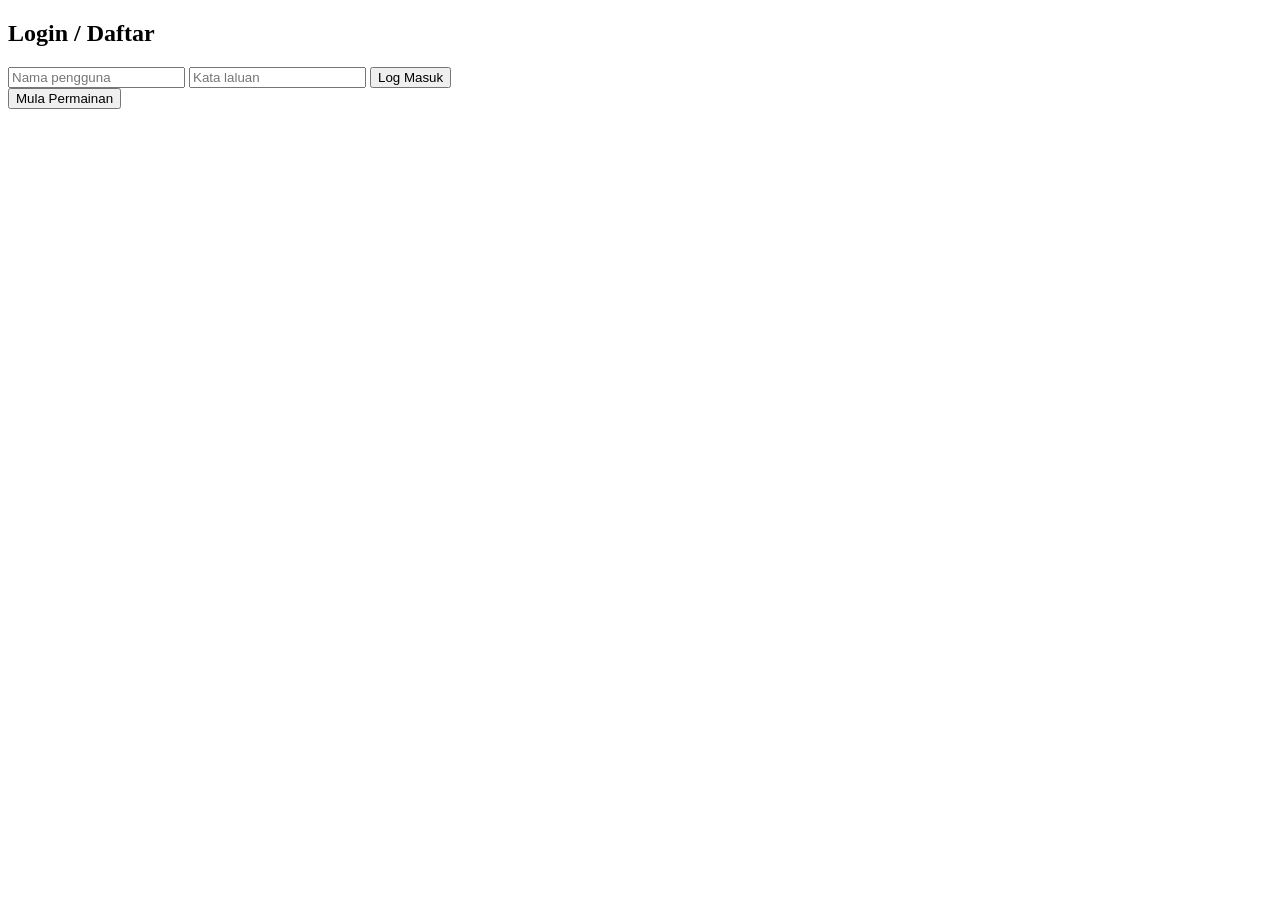
==== index.html @ 94a33a03 "Add login form and game start button in index.html" ====
<!DOCTYPE html>
<html>
<head>
  <title>Login Arnab Game</title>
  <link rel="stylesheet" href="style.css">
</head>
<body>
  <h2>Login / Daftar</h2>
  <form id="loginForm" onsubmit="savePlayer(event)">
    <input type="text" id="username" placeholder="Nama pengguna" required>
    <input type="password" id="password" placeholder="Kata laluan" required>
    <button type="submit">Log Masuk</button>
  </form>
  <button onclick="window.location.href='game.html'">Mula Permainan</button>

  <script>
    function savePlayer(event) {
      event.preventDefault();
      let name = document.getElementById("username").value;
      localStorage.setItem("currentPlayer", name);
      alert("Selamat datang, " + name + "!");
    }
  </script>
</body>
</html>
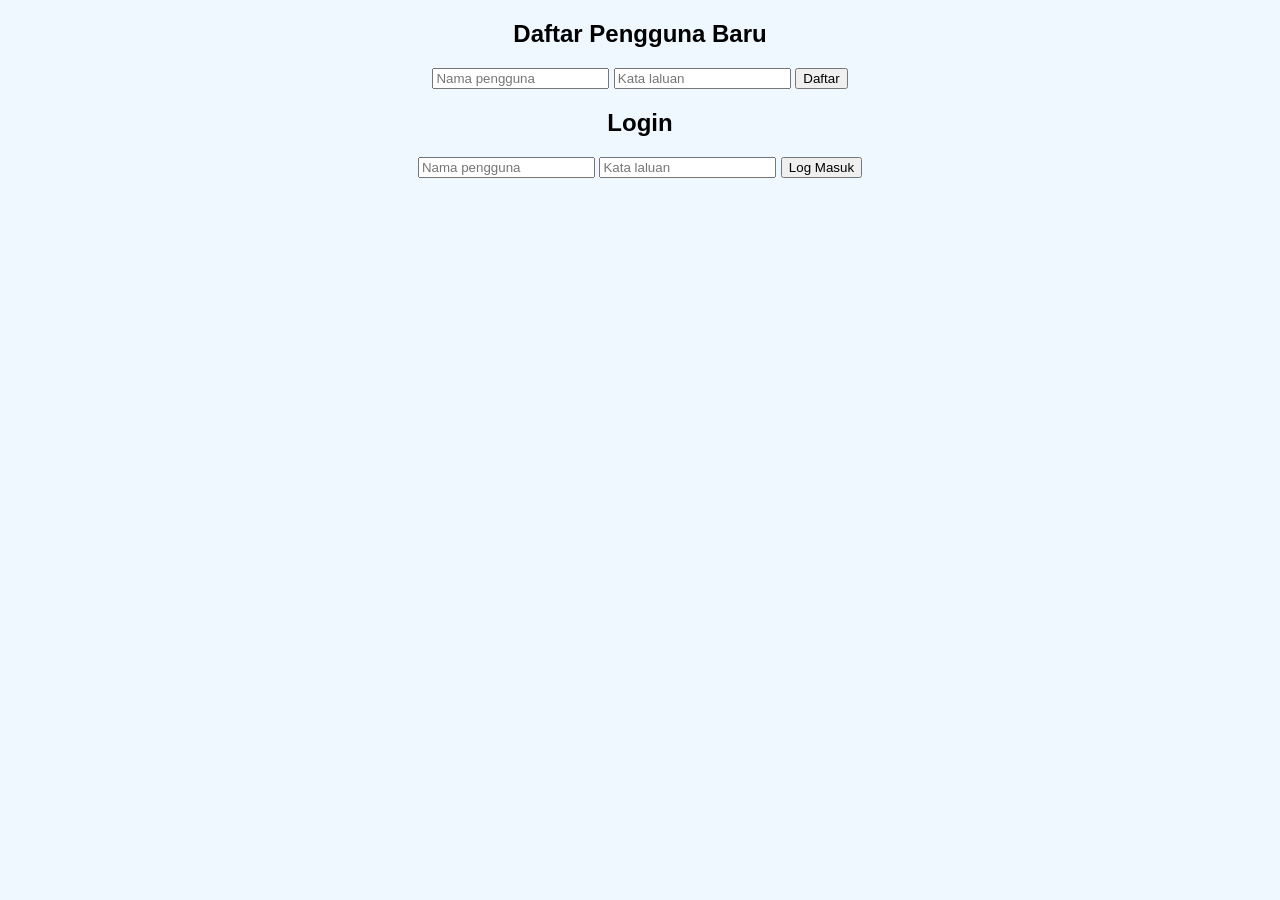
==== commit f6f38d48: "Update index.html" ====
--- a/index.html
+++ b/index.html
@@ -1,24 +1,55 @@
 <!DOCTYPE html>
 <html>
 <head>
-  <title>Login Arnab Game</title>
+  <title>Arnab Game - Register & Login</title>
   <link rel="stylesheet" href="style.css">
 </head>
 <body>
-  <h2>Login / Daftar</h2>
-  <form id="loginForm" onsubmit="savePlayer(event)">
-    <input type="text" id="username" placeholder="Nama pengguna" required>
-    <input type="password" id="password" placeholder="Kata laluan" required>
+  <h2>Daftar Pengguna Baru</h2>
+  <form id="registerForm" onsubmit="registerUser(event)">
+    <input type="text" id="regUsername" placeholder="Nama pengguna" required>
+    <input type="password" id="regPassword" placeholder="Kata laluan" required>
+    <button type="submit">Daftar</button>
+  </form>
+
+  <h2>Login</h2>
+  <form id="loginForm" onsubmit="loginUser(event)">
+    <input type="text" id="loginUsername" placeholder="Nama pengguna" required>
+    <input type="password" id="loginPassword" placeholder="Kata laluan" required>
     <button type="submit">Log Masuk</button>
   </form>
-  <button onclick="window.location.href='game.html'">Mula Permainan</button>
 
   <script>
-    function savePlayer(event) {
+    // Simpan pengguna dalam localStorage
+    function registerUser(event) {
       event.preventDefault();
-      let name = document.getElementById("username").value;
-      localStorage.setItem("currentPlayer", name);
-      alert("Selamat datang, " + name + "!");
+      let username = document.getElementById("regUsername").value;
+      let password = document.getElementById("regPassword").value;
+
+      // Simpan data pengguna
+      let users = JSON.parse(localStorage.getItem("users")) || {};
+      if (users[username]) {
+        alert("Nama pengguna sudah wujud. Sila pilih nama lain.");
+      } else {
+        users[username] = password;
+        localStorage.setItem("users", JSON.stringify(users));
+        alert("Pendaftaran berjaya! Sila log masuk.");
+      }
+    }
+
+    function loginUser(event) {
+      event.preventDefault();
+      let username = document.getElementById("loginUsername").value;
+      let password = document.getElementById("loginPassword").value;
+
+      let users = JSON.parse(localStorage.getItem("users")) || {};
+      if (users[username] && users[username] === password) {
+        localStorage.setItem("currentPlayer", username);
+        alert("Selamat datang, " + username + "!");
+        window.location.href = "game.html"; // pergi ke game page
+      } else {
+        alert("Login gagal. Sila daftar dahulu atau semak kata laluan.");
+      }
     }
   </script>
 </body>
--- a/style.css
+++ b/style.css
@@ -0,0 +1,27 @@
+body {
+  font-family: poppins, sans-serif;
+  text-align: center;
+  background: #f0f8ff;
+}
+
+.rabbit {
+  width: 50px;
+  margin: 5px;
+}
+
+#message {
+  font-size: 18px;
+  font-weight: bold;
+  margin-top: 10px;
+}
+
+table {
+  margin: 20px auto;
+  border-collapse: collapse;
+  width: 60%;
+}
+
+th, td {
+  border: 1px solid #333;
+  padding: 8px;
+}
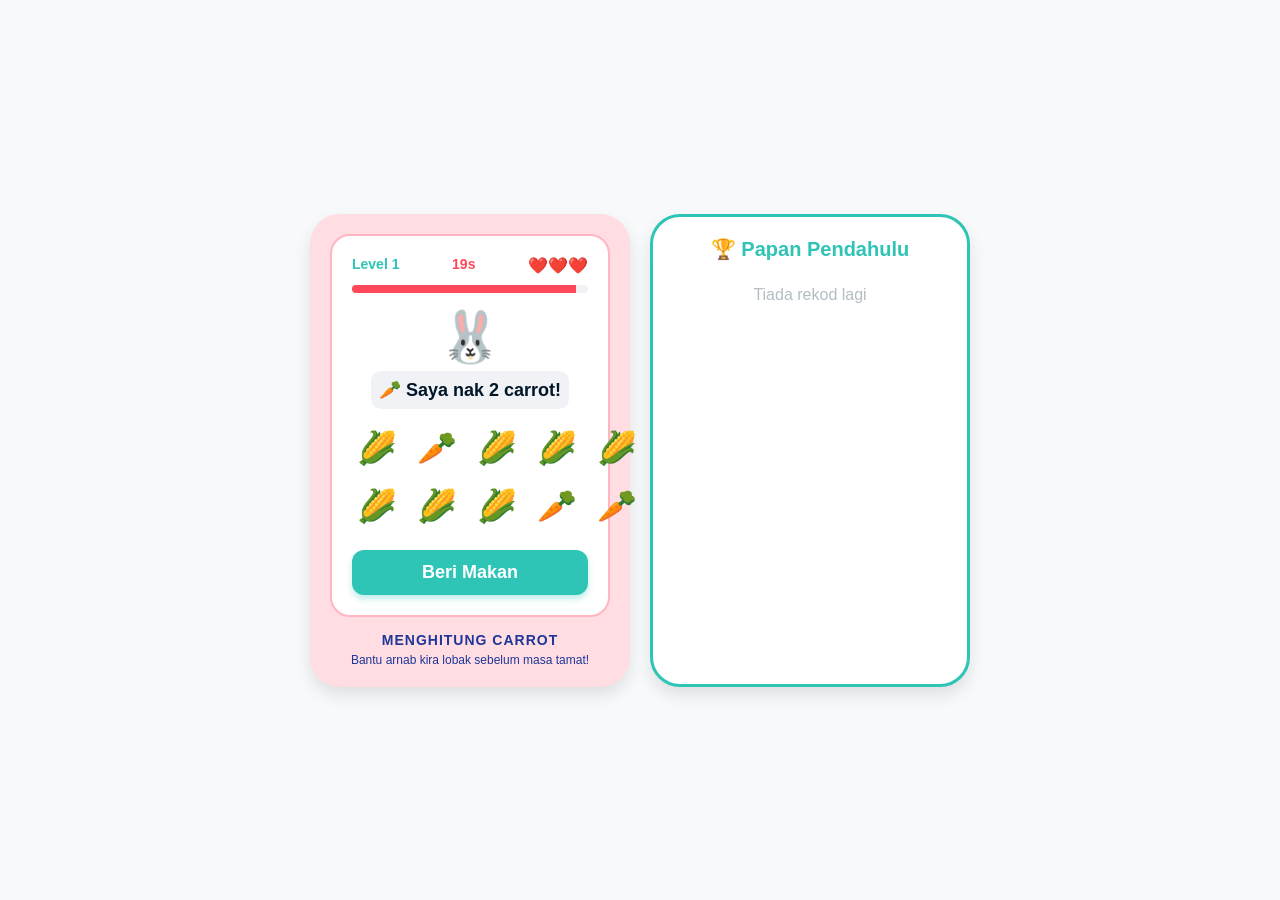
==== commit b1a6d487: "Update index.html" ====
--- a/index.html
+++ b/index.html
@@ -1,56 +1,435 @@
 <!DOCTYPE html>
-<html>
+<html lang="ms">
 <head>
-  <title>Arnab Game - Register & Login</title>
-  <link rel="stylesheet" href="style.css">
+    <meta charset="UTF-8">
+    <meta name="viewport" content="width=device-width, initial-scale=1.0">
+    <title>Permainan Mengira Arnab - Pro Edition</title>
+    <style>
+        body {
+            font-family: 'Arial', sans-serif;
+            background-color: #f7f9fa;
+            display: flex;
+            justify-content: center;
+            align-items: center;
+            min-height: 100vh;
+            margin: 0;
+            user-select: none;
+            flex-direction: column;
+            gap: 20px;
+            padding: 20px;
+            box-sizing: border-box;
+        }
+
+        /* Bekas Utama */
+        .main-wrapper {
+            display: flex;
+            gap: 20px;
+            flex-wrap: wrap;
+            justify-content: center;
+        }
+
+        /* Antaramuka Utama (Bingkai Merah Jambu) */
+        .game-container {
+            width: 320px;
+            background-color: #ffdde2;
+            border-radius: 30px;
+            padding: 20px;
+            box-shadow: 0 8px 16px rgba(0,0,0,0.1);
+            text-align: center;
+            box-sizing: border-box;
+        }
+
+        /* Kad Putih Dalaman */
+        .game-card {
+            background-color: #ffffff;
+            border-radius: 20px;
+            padding: 20px;
+            border: 2px solid #ffb6c1;
+            position: relative;
+        }
+
+        .header-info {
+            display: flex;
+            justify-content: space-between;
+            color: #2ec4b6;
+            font-weight: bold;
+            font-size: 14px;
+            margin-bottom: 10px;
+        }
+
+        .lives {
+            color: #ff4757;
+            font-size: 16px;
+        }
+
+        .timer-bar {
+            width: 100%;
+            background-color: #f1f2f6;
+            height: 8px;
+            border-radius: 4px;
+            margin-bottom: 15px;
+            overflow: hidden;
+        }
+
+        .timer-progress {
+            width: 100%;
+            height: 100%;
+            background-color: #ff4757;
+            transition: width 1s linear;
+        }
+
+        .arnab-section {
+            font-size: 50px;
+            margin: 5px 0;
+        }
+
+        .bubble-text {
+            color: #011627;
+            font-size: 18px;
+            font-weight: bold;
+            margin-bottom: 15px;
+            background-color: #f1f2f6;
+            padding: 8px;
+            border-radius: 10px;
+            display: inline-block;
+        }
+
+        /* Grid untuk Sayur-sayuran */
+        .item-grid {
+            display: grid;
+            grid-template-columns: repeat(5, 1fr);
+            gap: 10px;
+            margin-bottom: 20px;
+            min-height: 100px;
+        }
+
+        .item {
+            font-size: 32px;
+            cursor: pointer;
+            padding: 5px;
+            border-radius: 8px;
+            transition: transform 0.1s, background-color 0.2s;
+        }
+
+        .item:hover {
+            transform: scale(1.1);
+        }
+
+        .item.selected {
+            background-color: #ff9f43;
+            box-shadow: 0 0 5px rgba(255, 159, 67, 0.5);
+        }
+
+        /* Butang Beri Makan */
+        .btn-feed {
+            background-color: #2ec4b6;
+            color: white;
+            border: none;
+            border-radius: 12px;
+            padding: 12px 0;
+            width: 100%;
+            font-size: 18px;
+            font-weight: bold;
+            cursor: pointer;
+            box-shadow: 0 4px 6px rgba(46, 196, 182, 0.3);
+        }
+
+        .btn-feed:disabled {
+            background-color: #b2bec3;
+            cursor: not-allowed;
+            box-shadow: none;
+        }
+
+        /* Bahagian Teks Bawah */
+        .instruction-section {
+            margin-top: 15px;
+            color: #1e3799;
+        }
+
+        .instruction-title {
+            font-size: 14px;
+            font-weight: bold;
+            letter-spacing: 1px;
+            margin-bottom: 5px;
+        }
+
+        .instruction-desc {
+            font-size: 12px;
+            font-weight: 500;
+            margin: 0;
+        }
+
+        /* Papan Pendahulu (Leaderboard) */
+        .leaderboard-container {
+            width: 320px;
+            background-color: #ffffff;
+            border-radius: 30px;
+            padding: 20px;
+            border: 3px solid #2ec4b6;
+            box-shadow: 0 8px 16px rgba(0,0,0,0.1);
+            box-sizing: border-box;
+        }
+
+        .leaderboard-title {
+            color: #2ec4b6;
+            font-size: 20px;
+            font-weight: bold;
+            margin-top: 0;
+            margin-bottom: 15px;
+            text-align: center;
+        }
+
+        .leaderboard-list {
+            list-style: none;
+            padding: 0;
+            margin: 0;
+        }
+
+        .leaderboard-item {
+            display: flex;
+            justify-content: space-between;
+            padding: 10px;
+            border-bottom: 1px solid #f1f2f6;
+            font-size: 14px;
+        }
+
+        .leaderboard-item:last-child {
+            border-bottom: none;
+        }
+
+        .rank {
+            font-weight: bold;
+            color: #ff9f43;
+            margin-right: 10px;
+        }
+    </style>
 </head>
 <body>
-  <h2>Daftar Pengguna Baru</h2>
-  <form id="registerForm" onsubmit="registerUser(event)">
-    <input type="text" id="regUsername" placeholder="Nama pengguna" required>
-    <input type="password" id="regPassword" placeholder="Kata laluan" required>
-    <button type="submit">Daftar</button>
-  </form>
-
-  <h2>Login</h2>
-  <form id="loginForm" onsubmit="loginUser(event)">
-    <input type="text" id="loginUsername" placeholder="Nama pengguna" required>
-    <input type="password" id="loginPassword" placeholder="Kata laluan" required>
-    <button type="submit">Log Masuk</button>
-  </form>
-
-  <script>
-    // Simpan pengguna dalam localStorage
-    function registerUser(event) {
-      event.preventDefault();
-      let username = document.getElementById("regUsername").value;
-      let password = document.getElementById("regPassword").value;
-
-      // Simpan data pengguna
-      let users = JSON.parse(localStorage.getItem("users")) || {};
-      if (users[username]) {
-        alert("Nama pengguna sudah wujud. Sila pilih nama lain.");
-      } else {
-        users[username] = password;
-        localStorage.setItem("users", JSON.stringify(users));
-        alert("Pendaftaran berjaya! Sila log masuk.");
-      }
-    }
-
-    function loginUser(event) {
-      event.preventDefault();
-      let username = document.getElementById("loginUsername").value;
-      let password = document.getElementById("loginPassword").value;
-
-      let users = JSON.parse(localStorage.getItem("users")) || {};
-      if (users[username] && users[username] === password) {
-        localStorage.setItem("currentPlayer", username);
-        alert("Selamat datang, " + username + "!");
-        window.location.href = "game.html"; // pergi ke game page
-      } else {
-        alert("Login gagal. Sila daftar dahulu atau semak kata laluan.");
-      }
-    }
-  </script>
-</body>
-</html>
+
+<div class="main-wrapper">
+    <!-- BLOK PERMAINAN -->
+    <div class="game-container">
+        <div class="game-card">
+            <div class="header-info">
+                <span id="level-display">Level 1</span>
+                <span id="timer-text" style="color: #ff4757;">20s</span>
+                <span class="lives" id="lives-display">❤️❤️❤️</span>
+            </div>
+
+            <div class="timer-bar">
+                <div class="timer-progress" id="timer-progress"></div>
+            </div>
+
+            <div class="arnab-section" id="arnab">🐰</div>
+            <div class="bubble-text" id="target-text">🥕 Saya nak ...</div>
+
+            <div class="item-grid" id="grid"></div>
+
+            <button class="btn-feed" id="feed-button" onclick="checkAnswer()">Beri Makan</button>
+        </div>
+
+        <div class="instruction-section">
+            <div class="instruction-title">MENGHITUNG CARROT</div>
+            <p class="instruction-desc">Bantu arnab kira lobak sebelum masa tamat!</p>
+        </div>
+    </div>
+
+    <!-- BLOK LEADERSHIP BOARD -->
+    <div class="leaderboard-container">
+        <h3 class="leaderboard-title">🏆 Papan Pendahulu</h3>
+        <ul class="leaderboard-list" id="leaderboard-list">
+            <!-- Data dimasukkan oleh JS -->
+        </ul>
+    </div>
+</div>
+
+<script>
+    let currentLevel = 1;
+    let targetCarrots = 0;
+    let lives = 3;
+    let timeLeft = 20;
+    let timerInterval = null;
+    let gameActive = true;
+
+    // Fungsi mulakan tahap baru
+    function generateLevel() {
+        if (!gameActive) return;
+
+        // Reset Pemasa
+        clearInterval(timerInterval);
+        timeLeft = 20;
+        updateTimerBar();
+
+        document.getElementById('level-display').innerText = `Level ${currentLevel}`;
+        document.getElementById('arnab').innerText = "🐰";
+        document.getElementById('feed-button').disabled = false;
+
+        // Jana item rawak
+        const totalSlots = 10;
+        const totalCarrotsAvailable = Math.floor(Math.random() * 5) + 2; 
+        const totalCornsAvailable = totalSlots - totalCarrotsAvailable;
+
+        targetCarrots = Math.floor(Math.random() * totalCarrotsAvailable) + 1;
+        document.getElementById('target-text').innerText = `🥕 Saya nak ${targetCarrots} carrot!`;
+
+        let itemsArray = [];
+        for (let i = 0; i < totalCarrotsAvailable; i++) itemsArray.push({ type: 'carrot', icon: '🥕' });
+        for (let i = 0; i < totalCornsAvailable; i++) itemsArray.push({ type: 'corn', icon: '🌽' });
+
+        itemsArray.sort(() => Math.random() - 0.5);
+
+        const grid = document.getElementById('grid');
+        grid.innerHTML = '';
+
+        itemsArray.forEach(item => {
+            const div = document.createElement('div');
+            div.className = 'item';
+            div.setAttribute('data-type', item.type);
+            div.innerText = item.icon;
+            div.onclick = function() { if(gameActive) toggleItem(this); };
+            grid.appendChild(div);
+        });
+
+        // Mulakan kiraan pemasa semula
+        startTimer();
+    }
+
+    function toggleItem(element) {
+        element.classList.toggle('selected');
+    }
+
+    // Logik Fungsi Pemasa
+    function startTimer() {
+        timerInterval = setInterval(() => {
+            timeLeft--;
+            updateTimerBar();
+
+            if (timeLeft <= 0) {
+                clearInterval(timerInterval);
+                document.getElementById('arnab').innerText = "⏰";
+                deductLife("Masa tamat! ⏰");
+            }
+        }, 1000);
+    }
+
+    function updateTimerBar() {
+        document.getElementById('timer-text').innerText = `${timeLeft}s`;
+        const percentage = (timeLeft / 20) * 100;
+        document.getElementById('timer-progress').style.width = `${percentage}%`;
+    }
+
+    // Menguruskan kehilangan nyawa
+    function deductLife(reasonMessage) {
+        lives--;
+        updateLivesDisplay();
+
+        if (lives <= 0) {
+            gameOver();
+        } else {
+            alert(`${reasonMessage}\nNyawa berkurang! Baki nyawa: ${lives}`);
+            generateLevel();
+        }
+    }
+
+    function updateLivesDisplay() {
+        let heartString = "";
+        for(let i=0; i<3; i++) {
+            heartString += (i < lives) ? "❤️" : "🖤";
+        }
+        document.getElementById('lives-display').innerText = heartString;
+    }
+
+    // Fungsi semak jawapan
+    function checkAnswer() {
+        if (!gameActive) return;
+        clearInterval(timerInterval);
+
+        const selectedItems = document.querySelectorAll('.item.selected');
+        let carrotCount = 0;
+        let wrongItemSelect = false;
+
+        selectedItems.forEach(item => {
+            if (item.getAttribute('data-type') === 'carrot') {
+                carrotCount++;
+            } else {
+                wrongItemSelect = true;
+            }
+        });
+
+ if (wrongItemSelect) {
+            document.getElementById('arnab').innerText = "🤢";
+            setTimeout(() => { deductLife("Alamak! Tersalah pilih jagung. 🌽❌"); }, 100);
+        } else if (carrotCount === targetCarrots) {
+            document.getElementById('arnab').innerText = "🥳";
+            setTimeout(() => {
+                alert("Tahniah! 🎉 Sedia untuk Level seterusnya!");
+                currentLevel++;
+                generateLevel();
+            }, 100);
+        } else {
+            document.getElementById('arnab').innerText = "😢";
+            setTimeout(() => { deductLife(`Salah bilangan! Arnab mahukan ${targetCarrots}.`); }, 100);
+        }
+    }
+
+    // Tamat Permainan & Simpan Rekod Skor
+    function gameOver() {
+        gameActive = false;
+        clearInterval(timerInterval);
+        document.getElementById('feed-button').disabled = true;
+        document.getElementById('arnab').innerText = "🪦";
+        
+        const finalScore = currentLevel - 1;
+        alert(`GAME OVER! 😭\nAnda berjaya melepasi ${finalScore} tahap.`);
+
+        const playerName = prompt("Masukkan nama anda untuk papan pendahulu:") || "Pemain Misteri";
+        saveLeaderboard(playerName, finalScore);
+        displayLeaderboard();
+
+        // Butang main semula
+        if (confirm("Mahu main semula?")) {
+            currentLevel = 1;
+            lives = 3;
+            gameActive = true;
+            updateLivesDisplay();
+            generateLevel();
+        }
+    }
+
+    // Menguruskan simpanan LocalStorage untuk Leaderboard
+    function saveLeaderboard(name, score) {
+        let scores = JSON.parse(localStorage.getItem('rabbit_scores')) || [];
+        scores.push({ name: name, score: score, date: new Date().toLocaleDateString() });
+        
+        // Susun skor dari paling tinggi ke rendah, hadkan top 5 sahaja
+        scores.sort((a, b) => b.score - a.score);
+        scores = scores.slice(0, 5);
+        
+        localStorage.setItem('rabbit_scores', JSON.stringify(scores));
+    }
+
+    function displayLeaderboard() {
+        const scores = JSON.parse(localStorage.getItem('rabbit_scores')) || [];
+        const listContainer = document.getElementById('leaderboard-list');
+        listContainer.innerHTML = '';
+
+        if (scores.length === 0) {
+            listContainer.innerHTML = '<li style="text-align:center; color:#b2bec3; padding:10px;">Tiada rekod lagi</li>';
+            return;
+        }
+
+        scores.forEach((entry, index) => {
+            const li = document.createElement('li');
+            li.className = 'leaderboard-item';
+            li.innerHTML = `
+                <div><span class="rank">#${index + 1}</span>${entry.name}</div>
+                <strong>Lv. ${entry.score}</strong>
+            `;
+            listContainer.appendChild(li);
+        });
+    }
+
+    // Jalankan komponen permulaan semasa skrip dimuatkan
+    displayLeaderboard();
+    generateLevel();
+</script>
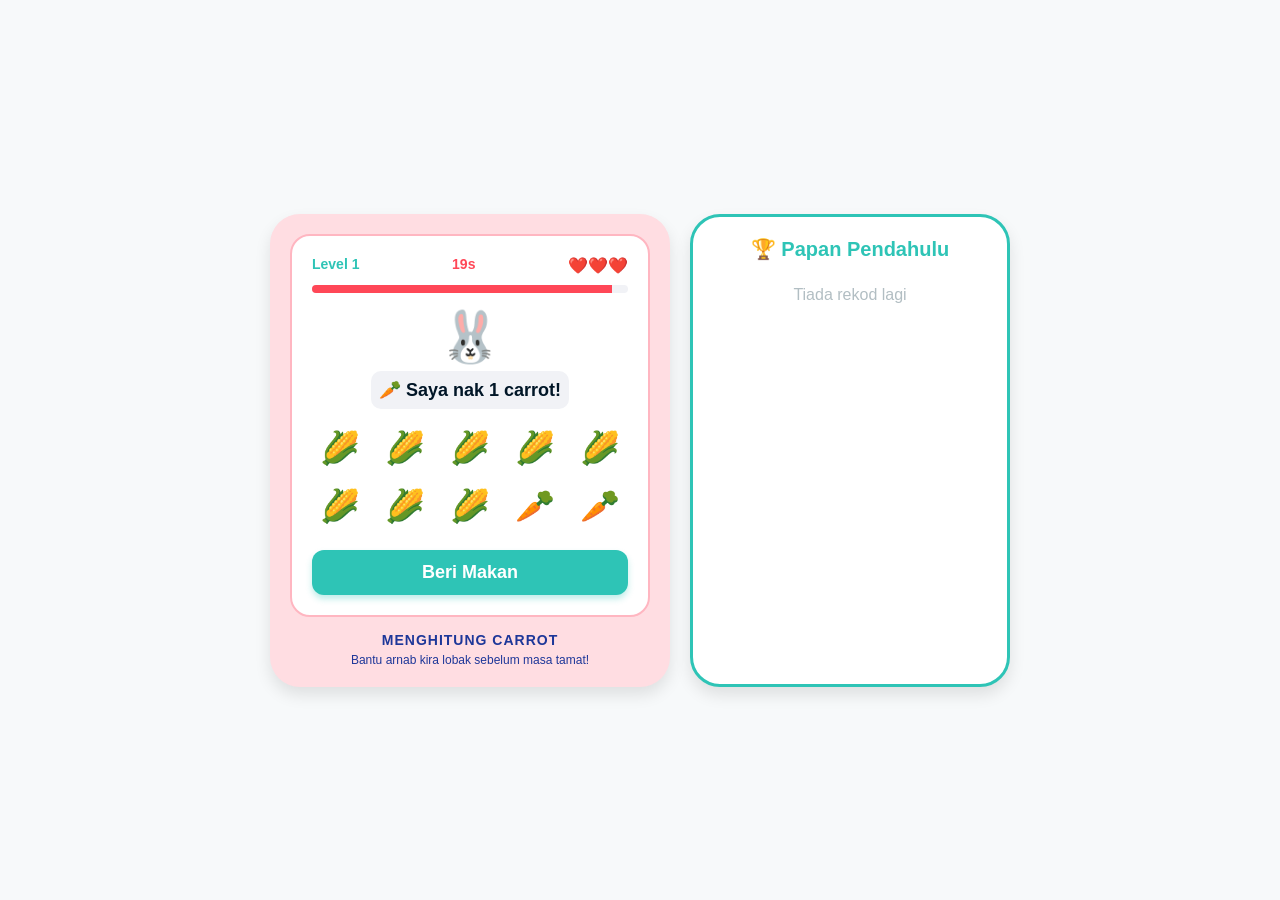
==== commit 46a1f894: "Update game title and styles in index.html" ====
--- a/index.html
+++ b/index.html
@@ -3,10 +3,10 @@
 <head>
     <meta charset="UTF-8">
     <meta name="viewport" content="width=device-width, initial-scale=1.0">
-    <title>Permainan Mengira Arnab - Pro Edition</title>
+    <title>Permainan Mengira Lobak</title>
     <style>
         body {
-            font-family: 'Arial', sans-serif;
+            font-family: 'poppins', sans-serif;
             background-color: #f7f9fa;
             display: flex;
             justify-content: center;
@@ -30,7 +30,7 @@
 
         /* Antaramuka Utama (Bingkai Merah Jambu) */
         .game-container {
-            width: 320px;
+            width: 400px;
             background-color: #ffdde2;
             border-radius: 30px;
             padding: 20px;
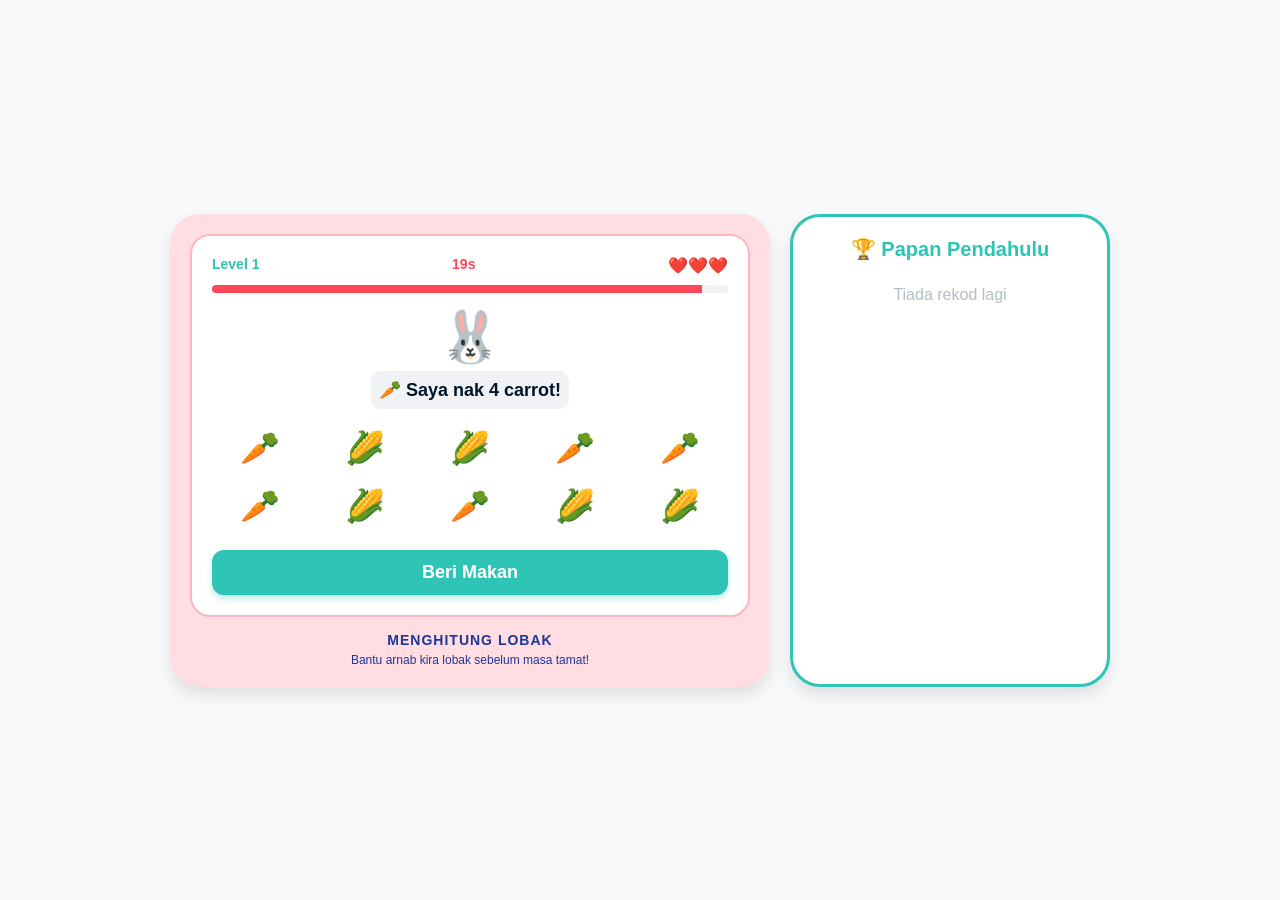
==== commit f18e97be: "Update index.html" ====
--- a/index.html
+++ b/index.html
@@ -30,7 +30,7 @@
 
         /* Antaramuka Utama (Bingkai Merah Jambu) */
         .game-container {
-            width: 400px;
+            width: 600px;
             background-color: #ffdde2;
             border-radius: 30px;
             padding: 20px;
@@ -229,7 +229,7 @@
         </div>
 
         <div class="instruction-section">
-            <div class="instruction-title">MENGHITUNG CARROT</div>
+            <div class="instruction-title">MENGHITUNG LOBAK</div>
             <p class="instruction-desc">Bantu arnab kira lobak sebelum masa tamat!</p>
         </div>
     </div>
